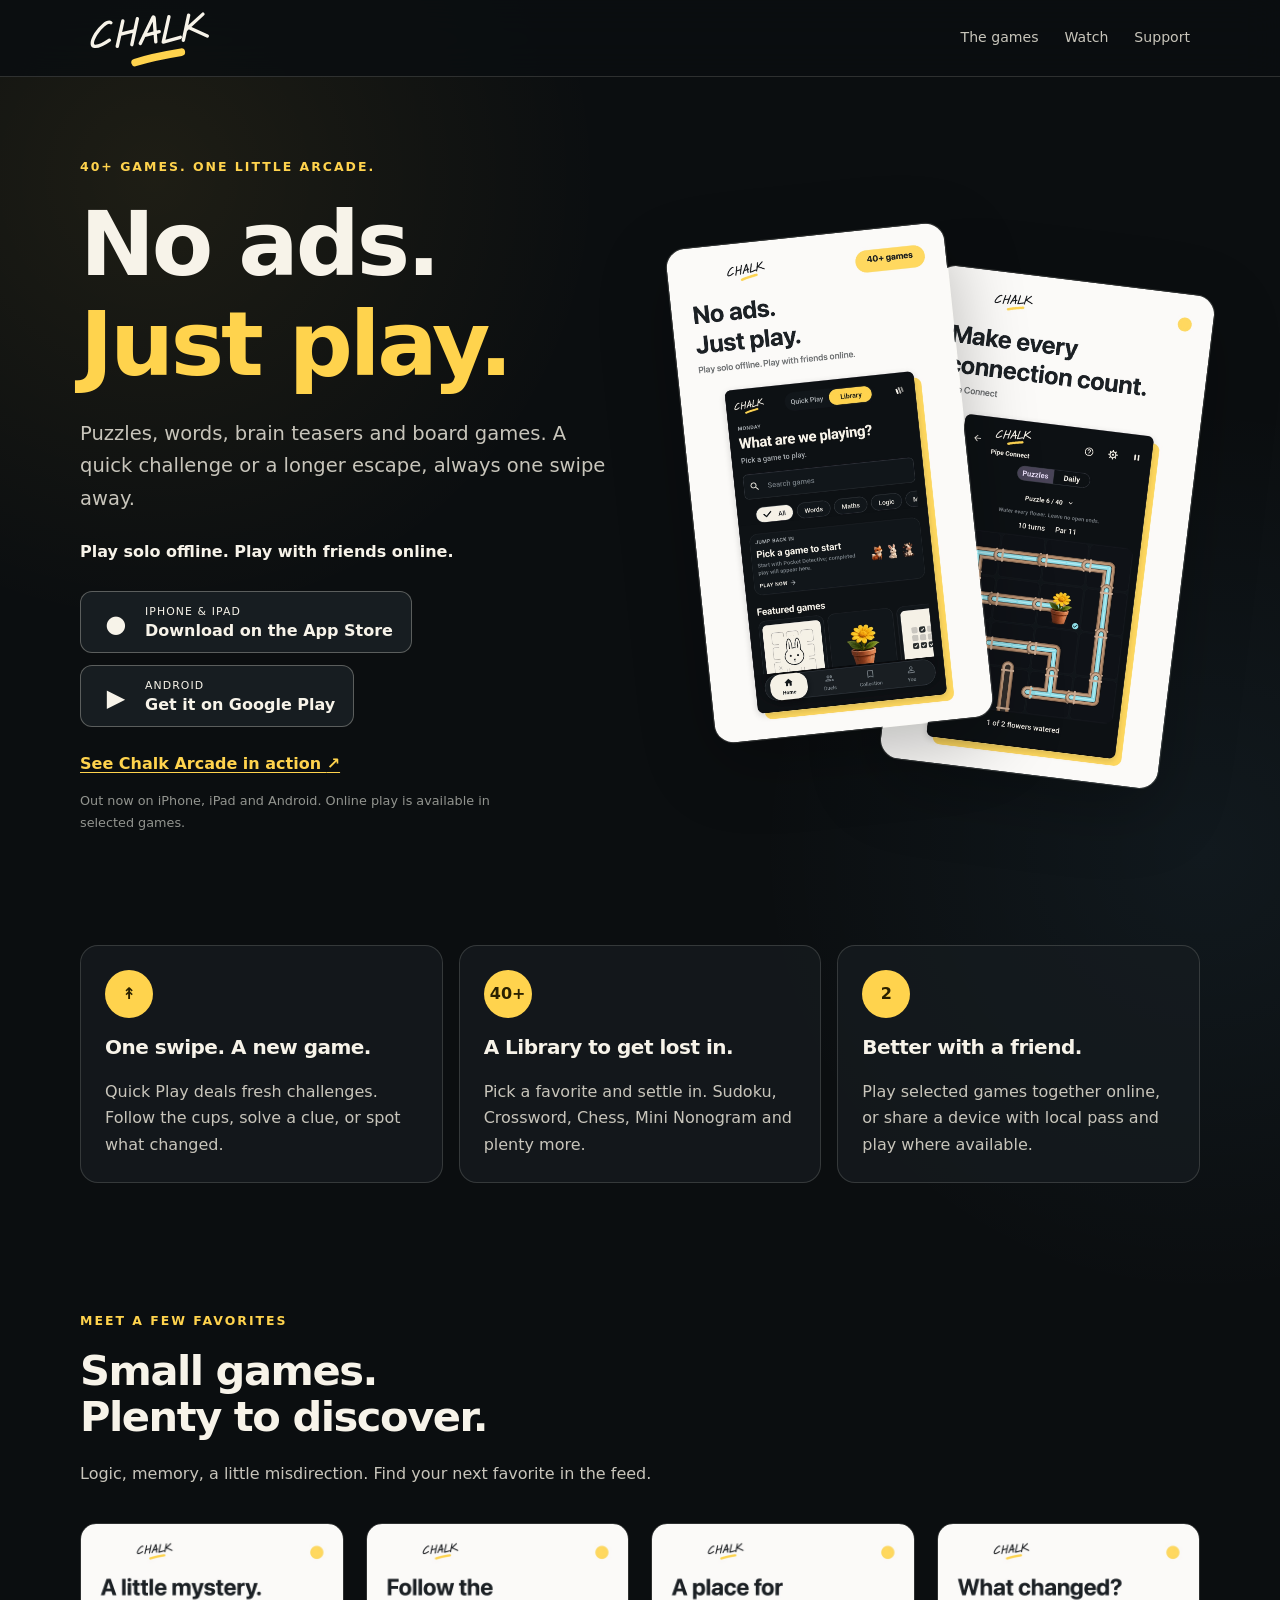
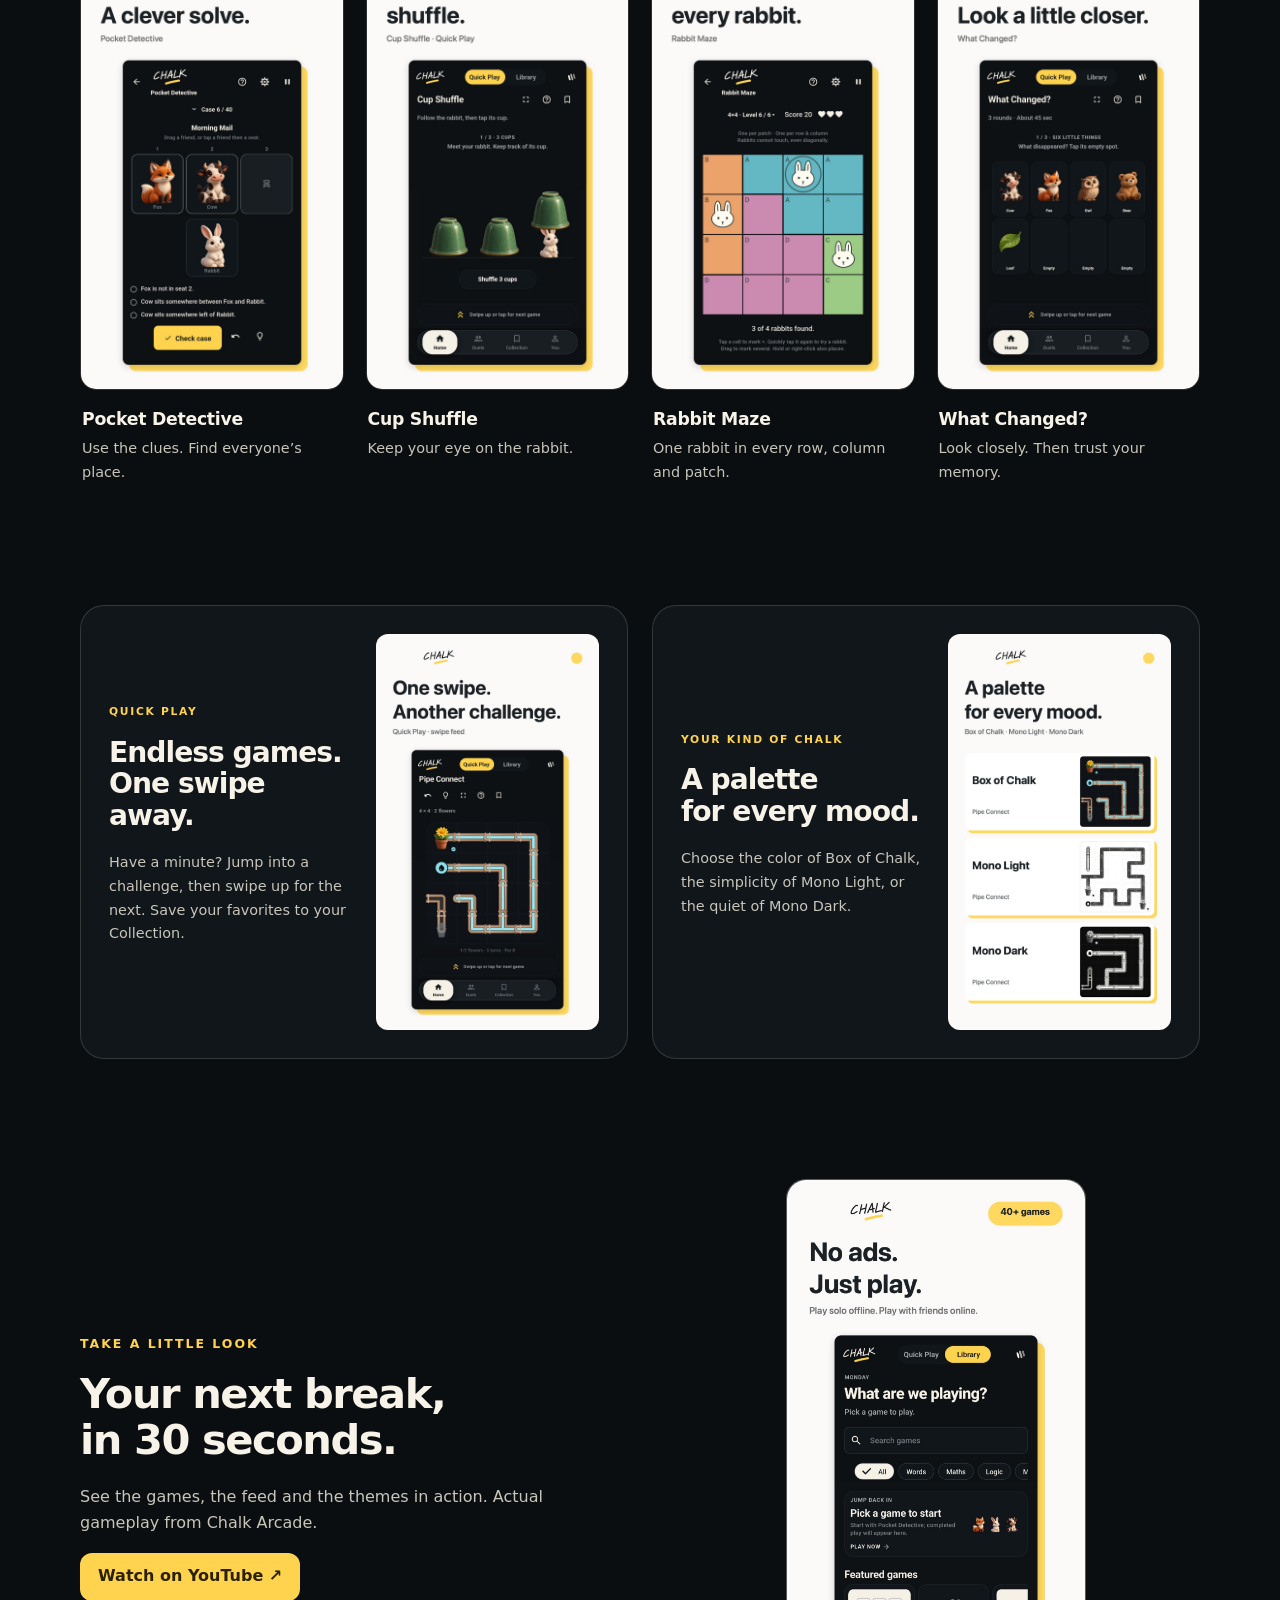
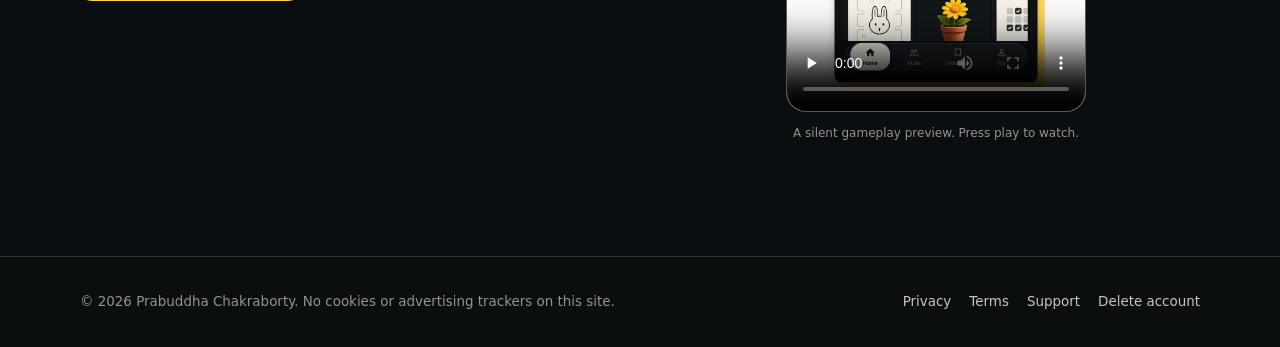
==== index.html @ b4655e18 "Moving the public site from game main repo" ====
<!doctype html>
<html lang="en">
<head>
  <meta charset="utf-8">
  <meta name="viewport" content="width=device-width, initial-scale=1">
  <meta name="theme-color" content="#11161A">
  <meta name="description" content="40+ puzzle, word, brain teaser and board games. No ads. Play solo offline, swipe through quick games or play selected games with friends online.">
  <meta property="og:title" content="Chalk Arcade: Offline Games">
  <meta property="og:description" content="No ads. Just play. 40+ games, an endless Quick Play feed, and games to share with friends.">
  <meta property="og:type" content="website">
  <meta property="og:url" content="https://chalkarcade.prab.ch/">
  <meta property="og:image" content="https://chalkarcade.prab.ch/assets/campaign-2026-09/social-spotlight-1920x1080.jpg">
  <meta property="og:image:width" content="1920">
  <meta property="og:image:height" content="1080">
  <meta property="og:image:alt" content="Chalk Arcade: No ads. Just play. 40+ games. Play solo offline and with friends online.">
  <meta name="twitter:card" content="summary_large_image">
  <meta name="twitter:image" content="https://chalkarcade.prab.ch/assets/campaign-2026-09/social-spotlight-1920x1080.jpg">
  <link rel="canonical" href="https://chalkarcade.prab.ch/">
  <link rel="icon" href="/assets/app-icon.svg?v=20260921" type="image/svg+xml">
  <link rel="icon" href="/assets/favicon-32.png" sizes="32x32" type="image/png">
  <link rel="apple-touch-icon" href="/assets/apple-touch-icon.png">
  <link rel="stylesheet" href="/assets/site.css?v=20260921">
  <script src="/assets/site-config.js?v=20261003" defer></script>
  <script src="/assets/site.js" defer></script>
  <title>Chalk Arcade: Offline Games — No ads. Just play.</title>
</head>
<body class="marketing-home">
  <a class="skip-link" href="#main">Skip to content</a>
  <header class="site-header">
    <div class="nav-shell">
      <a class="brand-link" href="/?stay=1" aria-label="Chalk Arcade home">
        <img src="/assets/wordmark.svg?v=20260921" alt="Chalk Arcade" width="140" height="68">
      </a>
      <nav class="site-nav" aria-label="Main navigation">
        <a class="mobile-priority" href="#games">The games</a>
        <a class="mobile-priority" href="#watch">Watch</a>
        <a href="/support/">Support</a>
      </nav>
    </div>
  </header>
  <main id="main">
    <section class="page-shell hero" aria-labelledby="hero-title">
      <div class="hero-copy-block">
        <p class="eyebrow">40+ games. One little arcade.</p>
        <h1 id="hero-title">No ads.<br><span>Just play.</span></h1>
        <p class="hero-copy">Puzzles, words, brain teasers and board games. A quick challenge or a longer escape, always one swipe away.</p>
        <p class="play-promise">Play solo offline. Play with friends online.</p>
        <div class="store-actions" aria-label="Download Chalk Arcade">
          <a class="store-button is-available" data-store="ios" href="https://apps.apple.com/app/id6806648338">
            <span class="store-icon" aria-hidden="true">●</span>
            <span class="store-label">
              <small>iPhone &amp; iPad</small>
              <strong data-store-status>Download on the App Store</strong>
            </span>
          </a>
          <a class="store-button is-available" data-store="android" href="https://play.google.com/store/apps/details?id=ch.prab.chalkarcade">
            <span class="store-icon" aria-hidden="true">▶</span>
            <span class="store-label">
              <small>Android</small>
              <strong data-store-status>Get it on Google Play</strong>
            </span>
          </a>
        </div>
        <div class="redirect-notice" data-redirect-notice hidden role="status" aria-live="polite">
          <span data-redirect-message>Opening your app store…</span>
          <button class="link-button" type="button" data-cancel-redirect>Stay here</button>
        </div>
        <a class="watch-link" href="#watch">See Chalk Arcade in action <span aria-hidden="true">↗</span></a>
        <p class="availability-note">Out now on iPhone, iPad and Android. Online play is available in selected games.</p>
      </div>
      <div class="campaign-hero-art">
        <img class="hero-secondary" src="/assets/campaign-2026-09/06-pipe-connect.jpg" alt="Pipe Connect: turn pipes to water every flower." width="1080" height="1920" decoding="async">
        <img class="hero-primary" src="/assets/campaign-2026-09/01-no-ads-just-play.jpg" alt="Chalk Arcade Library with Pocket Detective and featured games. 40+ games, no ads." width="1080" height="1920" fetchpriority="high">
      </div>
    </section>
    <section class="page-shell feature-strip" aria-label="Ways to play">
      <article class="feature-card"><span class="feature-mark" aria-hidden="true">↟</span><h2>One swipe. A new game.</h2><p>Quick Play deals fresh challenges. Follow the cups, solve a clue, or spot what changed.</p></article>
      <article class="feature-card"><span class="feature-mark" aria-hidden="true">40+</span><h2>A Library to get lost in.</h2><p>Pick a favorite and settle in. Sudoku, Crossword, Chess, Mini Nonogram and plenty more.</p></article>
      <article class="feature-card"><span class="feature-mark" aria-hidden="true">2</span><h2>Better with a friend.</h2><p>Play selected games together online, or share a device with local pass and play where available.</p></article>
    </section>
    <section class="page-shell campaign-section" id="games" aria-labelledby="games-title">
      <div class="section-intro"><p class="eyebrow">Meet a few favorites</p><h2 id="games-title">Small games.<br>Plenty to discover.</h2><p>Logic, memory, a little misdirection. Find your next favorite in the feed.</p></div>
      <div class="game-gallery">
        <figure class="game-showcase"><a href="/assets/campaign-2026-09/02-pocket-detective.jpg" aria-label="View full-size Pocket Detective screenshot"><img src="/assets/campaign-2026-09/02-pocket-detective.jpg" alt="Pocket Detective with illustrated animals, arranged characters and deduction clues." width="1080" height="1920" loading="lazy" decoding="async"></a><figcaption><h3>Pocket Detective</h3><p>Use the clues. Find everyone’s place.</p></figcaption></figure>
        <figure class="game-showcase"><a href="/assets/campaign-2026-09/03-cup-shuffle.jpg" aria-label="View full-size Cup Shuffle screenshot"><img src="/assets/campaign-2026-09/03-cup-shuffle.jpg" alt="Cup Shuffle with three illustrated cups hiding a rabbit." width="1080" height="1920" loading="lazy" decoding="async"></a><figcaption><h3>Cup Shuffle</h3><p>Keep your eye on the rabbit.</p></figcaption></figure>
        <figure class="game-showcase"><a href="/assets/campaign-2026-09/04-rabbit-maze.jpg" aria-label="View full-size Rabbit Maze screenshot"><img src="/assets/campaign-2026-09/04-rabbit-maze.jpg" alt="A partly solved Rabbit Maze with rabbits and crossed-out squares." width="1080" height="1920" loading="lazy" decoding="async"></a><figcaption><h3>Rabbit Maze</h3><p>One rabbit in every row, column and patch.</p></figcaption></figure>
        <figure class="game-showcase"><a href="/assets/campaign-2026-09/05-what-changed.jpg" aria-label="View full-size What Changed? screenshot"><img src="/assets/campaign-2026-09/05-what-changed.jpg" alt="What Changed with illustrated objects to remember and compare." width="1080" height="1920" loading="lazy" decoding="async"></a><figcaption><h3>What Changed?</h3><p>Look closely. Then trust your memory.</p></figcaption></figure>
      </div>
    </section>
    <section class="page-shell campaign-section play-details" aria-label="Quick Play and themes">
      <article class="detail-panel">
        <div><p class="eyebrow">Quick Play</p><h2>Endless games.<br>One swipe away.</h2><p>Have a minute? Jump into a challenge, then swipe up for the next. Save your favorites to your Collection.</p></div>
        <img src="/assets/campaign-2026-09/07-quick-play-feed.jpg" alt="Quick Play feed showing the next-game swipe control." width="1080" height="1920" loading="lazy" decoding="async">
      </article>
      <article class="detail-panel">
        <div><p class="eyebrow">Your kind of chalk</p><h2>A palette<br>for every mood.</h2><p>Choose the color of Box of Chalk, the simplicity of Mono Light, or the quiet of Mono Dark.</p></div>
        <img src="/assets/campaign-2026-09/08-theme-comparison.jpg" alt="The same maze shown in Box of Chalk, Mono Light and Mono Dark themes." width="1080" height="1920" loading="lazy" decoding="async">
      </article>
    </section>
    <section class="page-shell campaign-section watch-section" id="watch" aria-labelledby="watch-title">
      <div class="section-intro"><p class="eyebrow">Take a little look</p><h2 id="watch-title">Your next break,<br>in 30 seconds.</h2><p>See the games, the feed and the themes in action. Actual gameplay from Chalk Arcade.</p><a class="primary-button" href="https://www.youtube.com/watch?v=ILkjiggieT8" target="_blank" rel="noopener noreferrer">Watch on YouTube ↗</a></div>
      <div class="preview-frame"><video controls playsinline preload="none" poster="/assets/campaign-2026-09/01-no-ads-just-play.jpg" width="1080" height="1920" aria-label="Chalk Arcade gameplay preview, 29 seconds, silent"><source src="/assets/campaign-2026-09/chalk-arcade-preview.mp4" type="video/mp4"><a href="/assets/campaign-2026-09/chalk-arcade-preview.mp4">Download the gameplay preview</a></video><p class="video-note">A silent gameplay preview. Press play to watch.</p></div>
    </section>
  </main>
  <footer class="site-footer">
    <div class="footer-shell">
      <p class="footer-copy">© 2026 Prabuddha Chakraborty. No cookies or advertising trackers on this site.</p>
      <nav class="footer-links" aria-label="Legal and support">
        <a href="/privacy/">Privacy</a>
        <a href="/terms/">Terms</a>
        <a href="/support/">Support</a>
        <a href="/delete-account/">Delete account</a>
      </nav>
    </div>
  </footer>
</body>
</html>
---- assets/site.css ----
:root {
  color-scheme: dark;
  --slate-950: #0b0e10;
  --slate-900: #11161a;
  --slate-850: #171d21;
  --slate-800: #20272c;
  --chalk: #f7f3e9;
  --chalk-dim: #c8c5bb;
  --chalk-muted: #92948f;
  --sun: #ffd34d;
  --sun-ink: #2a2100;
  --coral: #ff7b68;
  --sky: #72c9ff;
  --lime: #a9dc76;
  --border: rgba(247, 243, 233, 0.15);
  --border-strong: rgba(247, 243, 233, 0.3);
  --shadow: 0 22px 70px rgba(0, 0, 0, 0.26);
  --radius-sm: 12px;
  --radius: 18px;
  --radius-lg: 28px;
  --max: 1120px;
  font-family: Inter, ui-sans-serif, system-ui, -apple-system, BlinkMacSystemFont, "Segoe UI", sans-serif;
  font-synthesis: none;
  text-rendering: optimizeLegibility;
}

* {
  box-sizing: border-box;
}

html {
  background: var(--slate-950);
  scroll-behavior: smooth;
}

body {
  min-width: 280px;
  margin: 0;
  color: var(--chalk);
  background:
    radial-gradient(circle at 12% 5%, rgba(255, 211, 77, 0.08), transparent 28rem),
    radial-gradient(circle at 94% 24%, rgba(114, 201, 255, 0.06), transparent 28rem),
    var(--slate-950);
  font-size: 16px;
  line-height: 1.65;
}

body::before {
  position: fixed;
  inset: 0;
  z-index: -1;
  pointer-events: none;
  content: "";
  opacity: 0.2;
  background-image: url("data:image/svg+xml,%3Csvg xmlns='http://www.w3.org/2000/svg' width='160' height='160' viewBox='0 0 160 160'%3E%3Cfilter id='n'%3E%3CfeTurbulence type='fractalNoise' baseFrequency='.8' numOctaves='2' stitchTiles='stitch'/%3E%3C/filter%3E%3Crect width='100%25' height='100%25' filter='url(%23n)' opacity='.08'/%3E%3C/svg%3E");
}

a {
  color: var(--sun);
  text-underline-offset: 0.2em;
}

a:hover {
  text-decoration-thickness: 2px;
}

a:focus-visible,
button:focus-visible {
  outline: 3px solid var(--sky);
  outline-offset: 4px;
}

button,
a {
  -webkit-tap-highlight-color: transparent;
}

img,
svg {
  display: block;
  max-width: 100%;
}

.skip-link {
  position: fixed;
  top: 10px;
  left: 10px;
  z-index: 100;
  padding: 10px 14px;
  border-radius: 8px;
  color: var(--sun-ink);
  background: var(--sun);
  transform: translateY(-160%);
}

.skip-link:focus {
  transform: translateY(0);
}

.site-header {
  position: sticky;
  top: 0;
  z-index: 20;
  border-bottom: 1px solid var(--border);
  background: rgba(11, 14, 16, 0.88);
  -webkit-backdrop-filter: blur(18px);
  backdrop-filter: blur(18px);
}

.nav-shell,
.page-shell,
.footer-shell {
  width: min(calc(100% - 40px), var(--max));
  margin-inline: auto;
}

.nav-shell {
  display: flex;
  min-height: 76px;
  align-items: center;
  justify-content: space-between;
  gap: 24px;
}

.brand-link {
  flex: 0 0 auto;
  border-radius: 8px;
}

.brand-link img {
  width: 146px;
  height: auto;
}

.site-nav {
  display: flex;
  align-items: center;
  justify-content: flex-end;
  gap: 6px;
  font-size: 0.88rem;
}

.site-nav a {
  padding: 8px 10px;
  border-radius: 9px;
  color: var(--chalk-dim);
  text-decoration: none;
}

.site-nav a:hover,
.site-nav a[aria-current="page"] {
  color: var(--chalk);
  background: rgba(247, 243, 233, 0.08);
}

.hero {
  display: grid;
  min-height: calc(100vh - 76px);
  grid-template-columns: minmax(0, 1.08fr) minmax(300px, 0.72fr);
  align-items: center;
  gap: clamp(36px, 7vw, 100px);
  padding-block: clamp(64px, 10vw, 128px);
}

.eyebrow {
  margin: 0 0 16px;
  color: var(--sun);
  font-size: 0.78rem;
  font-weight: 800;
  letter-spacing: 0.16em;
  text-transform: uppercase;
}

h1,
h2,
h3 {
  margin-top: 0;
  color: var(--chalk);
  line-height: 1.12;
  letter-spacing: -0.035em;
}

h1 {
  max-width: 13ch;
  margin-bottom: 24px;
  font-size: clamp(2.7rem, 7vw, 5.6rem);
}

h2 {
  margin-bottom: 20px;
  font-size: clamp(1.75rem, 3.4vw, 2.6rem);
}

h3 {
  margin-bottom: 8px;
  font-size: 1.08rem;
  letter-spacing: -0.015em;
}

.hero-copy {
  max-width: 680px;
  margin: 0 0 32px;
  color: var(--chalk-dim);
  font-size: clamp(1.02rem, 2vw, 1.22rem);
}

.store-actions {
  display: flex;
  flex-wrap: wrap;
  gap: 12px;
}

.store-button {
  display: inline-flex;
  min-width: 216px;
  min-height: 62px;
  align-items: center;
  gap: 12px;
  padding: 10px 18px;
  border: 1px solid var(--border-strong);
  border-radius: var(--radius-sm);
  color: var(--chalk-muted);
  background: var(--slate-850);
  text-decoration: none;
  cursor: default;
}

.store-button.is-available {
  color: var(--chalk);
  cursor: pointer;
}

.store-button.is-available:hover {
  border-color: var(--sun);
  background: var(--slate-800);
  transform: translateY(-1px);
}

.store-icon {
  display: grid;
  width: 34px;
  height: 34px;
  place-items: center;
  color: currentColor;
  font-size: 1.5rem;
  font-weight: 900;
}

.store-label {
  display: grid;
  line-height: 1.2;
}

.store-label small {
  margin-bottom: 3px;
  color: inherit;
  font-size: 0.68rem;
  letter-spacing: 0.1em;
  text-transform: uppercase;
}

.redirect-notice {
  display: flex;
  max-width: 448px;
  align-items: center;
  justify-content: space-between;
  gap: 18px;
  margin-top: 18px;
  padding: 12px 14px;
  border: 1px solid rgba(255, 211, 77, 0.35);
  border-radius: var(--radius-sm);
  color: var(--chalk-dim);
  background: rgba(255, 211, 77, 0.07);
}

.redirect-notice[hidden] {
  display: none;
}

.link-button {
  padding: 5px;
  border: 0;
  color: var(--sun);
  background: none;
  font: inherit;
  cursor: pointer;
  text-decoration: underline;
  text-underline-offset: 3px;
}

.hero-art {
  position: relative;
  justify-self: center;
}

.icon-frame {
  width: min(100%, 410px);
  padding: clamp(12px, 2.4vw, 20px);
  border: 1px solid var(--border);
  border-radius: clamp(30px, 6vw, 58px);
  background: linear-gradient(145deg, rgba(247, 243, 233, 0.08), rgba(247, 243, 233, 0.015));
  box-shadow: var(--shadow);
  transform: rotate(2deg);
}

.icon-frame img {
  border-radius: clamp(22px, 5vw, 44px);
}

.chalk-dots {
  position: absolute;
  right: -20px;
  bottom: -24px;
  width: 120px;
  height: 74px;
  opacity: 0.64;
  background-image:
    radial-gradient(circle, var(--coral) 0 3px, transparent 4px),
    radial-gradient(circle, var(--sky) 0 2px, transparent 3px),
    radial-gradient(circle, var(--lime) 0 2px, transparent 3px),
    radial-gradient(circle, var(--sun) 0 3px, transparent 4px);
  background-position: 10px 9px, 46px 30px, 78px 6px, 105px 48px;
  background-repeat: no-repeat;
}

.feature-strip {
  display: grid;
  grid-template-columns: repeat(3, 1fr);
  gap: 16px;
  padding-bottom: clamp(72px, 10vw, 120px);
}

.feature-card,
.contact-card,
.callout,
.legal-card {
  border: 1px solid var(--border);
  border-radius: var(--radius);
  background: rgba(23, 29, 33, 0.72);
}

.feature-card {
  padding: 24px;
}

.feature-card p,
.contact-card p {
  margin: 0;
  color: var(--chalk-dim);
}

.feature-mark {
  display: grid;
  width: 38px;
  height: 38px;
  margin-bottom: 18px;
  place-items: center;
  border-radius: 50%;
  color: var(--sun-ink);
  background: var(--sun);
  font-weight: 900;
}

.legal-layout {
  display: grid;
  grid-template-columns: minmax(0, 1fr) 250px;
  align-items: start;
  gap: clamp(32px, 6vw, 80px);
  padding-block: clamp(56px, 8vw, 92px) 100px;
}

.legal-article {
  min-width: 0;
}

.legal-article > header {
  padding-bottom: 32px;
  border-bottom: 1px solid var(--border);
}

.legal-article h1 {
  max-width: 16ch;
  margin-bottom: 16px;
  font-size: clamp(2.4rem, 6vw, 4.5rem);
}

.legal-article .lede {
  max-width: 720px;
  margin: 0;
  color: var(--chalk-dim);
  font-size: 1.12rem;
}

.updated {
  display: inline-block;
  margin-top: 18px;
  color: var(--chalk-muted);
  font-size: 0.86rem;
}

.legal-section {
  padding-top: 42px;
}

.legal-section p,
.legal-section li,
.faq-answer {
  color: var(--chalk-dim);
}

.legal-section p:last-child,
.legal-section ul:last-child,
.legal-section ol:last-child {
  margin-bottom: 0;
}

.legal-section li + li {
  margin-top: 10px;
}

.legal-section strong {
  color: var(--chalk);
}

.legal-nav {
  position: sticky;
  top: 106px;
  padding: 20px;
  border: 1px solid var(--border);
  border-radius: var(--radius);
  background: rgba(17, 22, 26, 0.78);
}

.legal-nav p {
  margin: 0 0 10px;
  color: var(--chalk-muted);
  font-size: 0.74rem;
  font-weight: 800;
  letter-spacing: 0.12em;
  text-transform: uppercase;
}

.legal-nav ol {
  margin: 0;
  padding: 0;
  list-style: none;
}

.legal-nav li + li {
  margin-top: 5px;
}

.legal-nav a {
  display: block;
  padding: 5px 0;
  color: var(--chalk-dim);
  font-size: 0.9rem;
  text-decoration: none;
}

.legal-nav a:hover {
  color: var(--sun);
}

.callout {
  margin-block: 30px;
  padding: 22px 24px;
  border-left: 4px solid var(--sun);
}

.callout p {
  margin: 0;
}

.callout p + p {
  margin-top: 10px;
}

.callout-danger {
  border-left-color: var(--coral);
}

.contact-card {
  display: grid;
  grid-template-columns: 1fr auto;
  align-items: center;
  gap: 24px;
  margin-top: 28px;
  padding: 24px;
}

.primary-button {
  display: inline-flex;
  min-height: 48px;
  align-items: center;
  justify-content: center;
  padding: 10px 18px;
  border-radius: var(--radius-sm);
  color: var(--sun-ink);
  background: var(--sun);
  font-weight: 800;
  text-decoration: none;
}

.primary-button:hover {
  background: #ffe071;
  text-decoration: none;
}

.steps {
  padding-left: 0;
  list-style: none;
  counter-reset: steps;
}

.steps li {
  position: relative;
  min-height: 44px;
  padding: 8px 0 12px 58px;
  counter-increment: steps;
}

.steps li::before {
  position: absolute;
  top: 3px;
  left: 0;
  display: grid;
  width: 38px;
  height: 38px;
  place-items: center;
  border: 1px solid rgba(255, 211, 77, 0.55);
  border-radius: 50%;
  color: var(--sun);
  content: counter(steps);
  font-weight: 800;
}

.faq-list {
  display: grid;
  gap: 12px;
}

details {
  padding: 18px 20px;
  border: 1px solid var(--border);
  border-radius: var(--radius-sm);
  background: rgba(23, 29, 33, 0.64);
}

summary {
  color: var(--chalk);
  font-weight: 750;
  cursor: pointer;
}

.faq-answer {
  margin: 12px 0 0;
}

.site-footer {
  border-top: 1px solid var(--border);
  background: rgba(11, 14, 16, 0.72);
}

.footer-shell {
  display: grid;
  grid-template-columns: 1fr auto;
  align-items: center;
  gap: 26px;
  padding-block: 34px;
}

.footer-copy {
  margin: 0;
  color: var(--chalk-muted);
  font-size: 0.84rem;
}

.footer-links {
  display: flex;
  flex-wrap: wrap;
  justify-content: flex-end;
  gap: 8px 18px;
}

.footer-links a {
  color: var(--chalk-dim);
  font-size: 0.84rem;
  text-decoration: none;
}

.footer-links a:hover {
  color: var(--sun);
}

.not-found {
  display: grid;
  min-height: calc(100vh - 166px);
  place-items: center;
  padding-block: 70px;
  text-align: center;
}

.not-found h1 {
  max-width: none;
  margin-inline: auto;
}

.not-found p {
  max-width: 520px;
  color: var(--chalk-dim);
}

@media (max-width: 820px) {
  .nav-shell {
    min-height: 68px;
  }

  .brand-link img {
    width: 126px;
  }

  .site-nav a:not(.mobile-priority) {
    display: none;
  }

  .hero {
    min-height: auto;
    grid-template-columns: 1fr;
    padding-block: 64px 80px;
  }

  .hero-art {
    width: min(74vw, 350px);
    grid-row: 1;
  }

  .hero-copy-block {
    grid-row: 2;
  }

  .feature-strip {
    grid-template-columns: 1fr;
  }

  .legal-layout {
    grid-template-columns: 1fr;
  }

  .legal-nav {
    display: none;
  }
}

@media (max-width: 560px) {
  .nav-shell,
  .page-shell,
  .footer-shell {
    width: min(calc(100% - 28px), var(--max));
  }

  .site-nav {
    gap: 0;
  }

  .site-nav a {
    padding-inline: 8px;
  }

  .hero {
    padding-top: 44px;
  }

  h1 {
    font-size: clamp(2.45rem, 14vw, 3.7rem);
  }

  .store-actions,
  .store-button {
    width: 100%;
  }

  .contact-card,
  .footer-shell {
    grid-template-columns: 1fr;
  }

  .contact-card .primary-button {
    width: 100%;
  }

  .footer-links {
    justify-content: flex-start;
  }
}

@media (prefers-reduced-motion: no-preference) {
  .store-button,
  .primary-button,
  .site-nav a {
    transition: color 160ms ease, background-color 160ms ease, border-color 160ms ease, transform 160ms ease;
  }

  .icon-frame {
    animation: settle 700ms cubic-bezier(0.2, 0.7, 0.2, 1) both;
  }

  @keyframes settle {
    from {
      opacity: 0;
      transform: translateY(16px) rotate(0deg);
    }
  }
}

@media (forced-colors: active) {
  .feature-mark,
  .primary-button {
    border: 1px solid ButtonText;
  }
}

@media print {
  :root {
    color-scheme: light;
  }

  body {
    color: #111;
    background: #fff;
  }

  body::before,
  .site-header,
  .site-footer,
  .legal-nav {
    display: none;
  }

  h1,
  h2,
  h3,
  .legal-section strong {
    color: #111;
  }

  .legal-section p,
  .legal-section li,
  .lede,
  a {
    color: #222 !important;
  }

  .legal-layout {
    display: block;
    padding: 0;
  }
}

/* Approved build-19 campaign. All imagery is bundled with the static site. */
.marketing-home .hero {
  min-height: 720px;
  grid-template-columns: 1fr 1fr;
  gap: 32px;
  padding-block: 80px 100px;
}
.marketing-home h1 span { color: var(--sun); }
.play-promise { margin: -8px 0 26px; font-weight: 700; }
.watch-link { display: inline-block; margin-top: 24px; font-weight: 700; }
.availability-note { max-width: 440px; color: var(--chalk-muted); font-size: .8rem; }
.campaign-hero-art { position: relative; width: 100%; max-width: 520px; height: 550px; justify-self: center; }
.campaign-hero-art img { position: absolute; width: 54%; height: auto; border: 1px solid var(--border); border-radius: 20px; box-shadow: var(--shadow); }
.hero-secondary { right: 0; top: 52px; transform: rotate(7deg); }
.hero-primary { left: 4%; top: 8px; transform: rotate(-6deg); }
.marketing-home .feature-strip { padding-bottom: 80px; }
.marketing-home .feature-card h2 { font-size: 1.25rem; letter-spacing: -.025em; }
.marketing-home .feature-mark { width: 48px; height: 48px; }
.campaign-section { padding-block: 48px 72px; scroll-margin-top: 100px; }
.section-intro { max-width: 590px; margin-bottom: 36px; }
.section-intro p:not(.eyebrow), .detail-panel p:not(.eyebrow) { color: var(--chalk-dim); }
.game-gallery { display: grid; grid-template-columns: repeat(4, minmax(0, 1fr)); gap: 22px; }
.game-showcase { margin: 0; min-width: 0; }
.game-showcase a { display: block; border-radius: 16px; }
.game-showcase img { width: 100%; height: auto; border-radius: 16px; border: 1px solid var(--border); }
.game-showcase figcaption { padding: 20px 2px 0; }
.game-showcase p { margin: 0; font-size: .9rem; color: var(--chalk-dim); }
.play-details { display: grid; grid-template-columns: 1fr 1fr; gap: 24px; }
.detail-panel { display: grid; grid-template-columns: minmax(0, 1fr) minmax(0, .9fr); align-items: center; gap: 20px; padding: 28px; border: 1px solid var(--border); border-radius: 24px; background: var(--slate-900); }
.detail-panel h2 { font-size: clamp(1.4rem, 2.2vw, 2rem); }
.detail-panel .eyebrow { font-size: .67rem; }
.detail-panel p:not(.eyebrow) { font-size: .9rem; }
.detail-panel img { width: 100%; height: auto; border-radius: 12px; }
.watch-section { display: grid; grid-template-columns: 1fr 1fr; gap: 64px; align-items: center; padding-bottom: 100px; }
.watch-section .section-intro { margin-bottom: 0; }
.preview-frame { justify-self: center; width: min(100%, 300px); }
.preview-frame video { display: block; width: 100%; height: auto; aspect-ratio: 9 / 16; border: 1px solid var(--border-strong); border-radius: 20px; background: var(--slate-900); }
.video-note { color: var(--chalk-muted); font-size: .75rem; text-align: center; }
@media (max-width: 1000px) {
  .play-details { grid-template-columns: 1fr; }
  .detail-panel { grid-template-columns: 1fr 220px; }
  .campaign-hero-art { height: 460px; }
}
@media (max-width: 820px) {
  .marketing-home .hero { min-height: auto; grid-template-columns: 1fr; gap: 44px; padding-block: 48px 64px; }
  .marketing-home .hero-copy-block { grid-row: 1; }
  .campaign-hero-art { grid-row: 2; max-width: 430px; height: 470px; }
  .game-gallery { grid-template-columns: repeat(2, minmax(0, 1fr)); gap: 32px 18px; }
  .marketing-home .feature-strip { padding-bottom: 32px; }
  .watch-section { gap: 28px; }
}
@media (max-width: 560px) {
  .campaign-hero-art { width: calc(100% - 28px); height: 105vw; max-height: 460px; }
  .marketing-home .brand-link img { width: 106px; }
  .marketing-home .nav-shell { gap: 12px; }
  .campaign-section { padding-block: 32px 44px; }
  .detail-panel { grid-template-columns: 1fr; padding: 24px; }
  .detail-panel img { width: min(100%, 240px); justify-self: center; }
  .detail-panel h2 { font-size: 1.8rem; }
  .watch-section { grid-template-columns: 1fr; padding-bottom: 64px; }
  .game-showcase figcaption { padding-top: 14px; }
  .game-showcase h3 { font-size: 1rem; }
  .game-showcase p { font-size: .82rem; }
}
@media (prefers-reduced-motion: reduce) { html { scroll-behavior: auto; } }
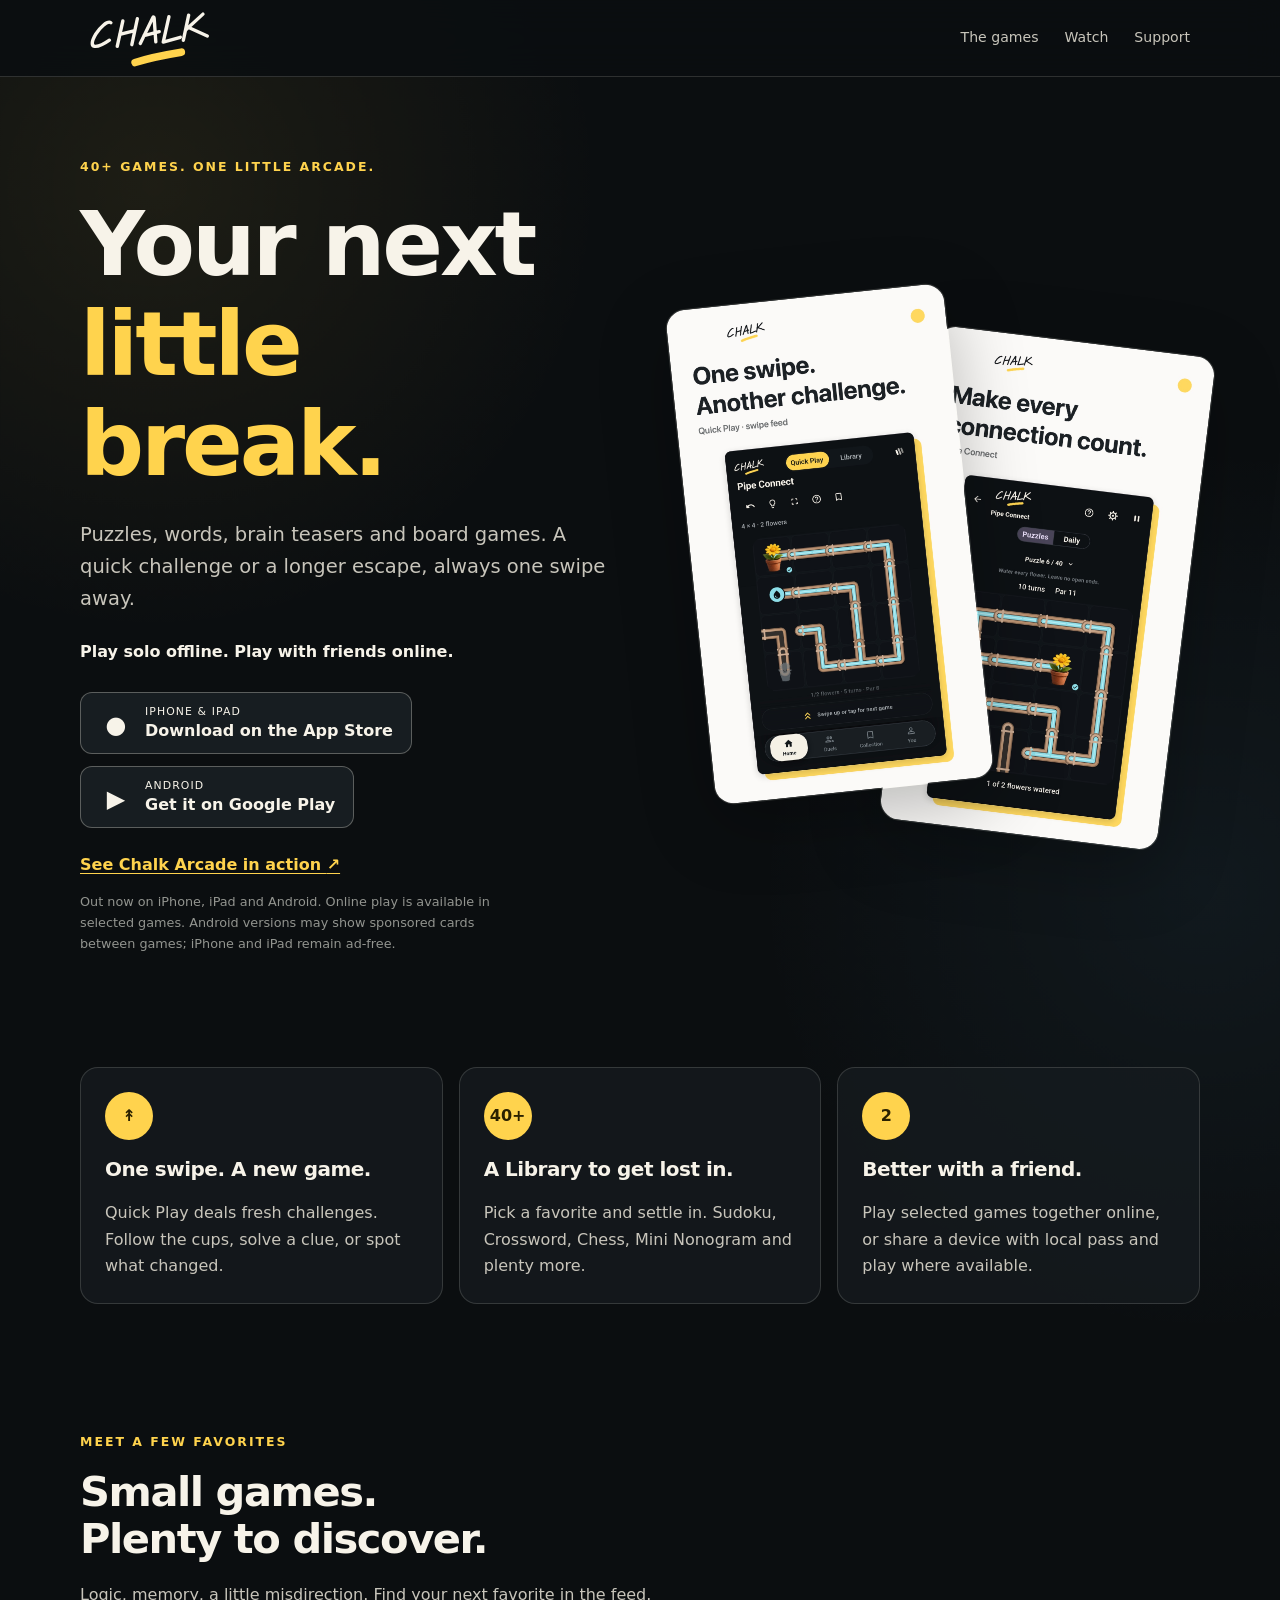
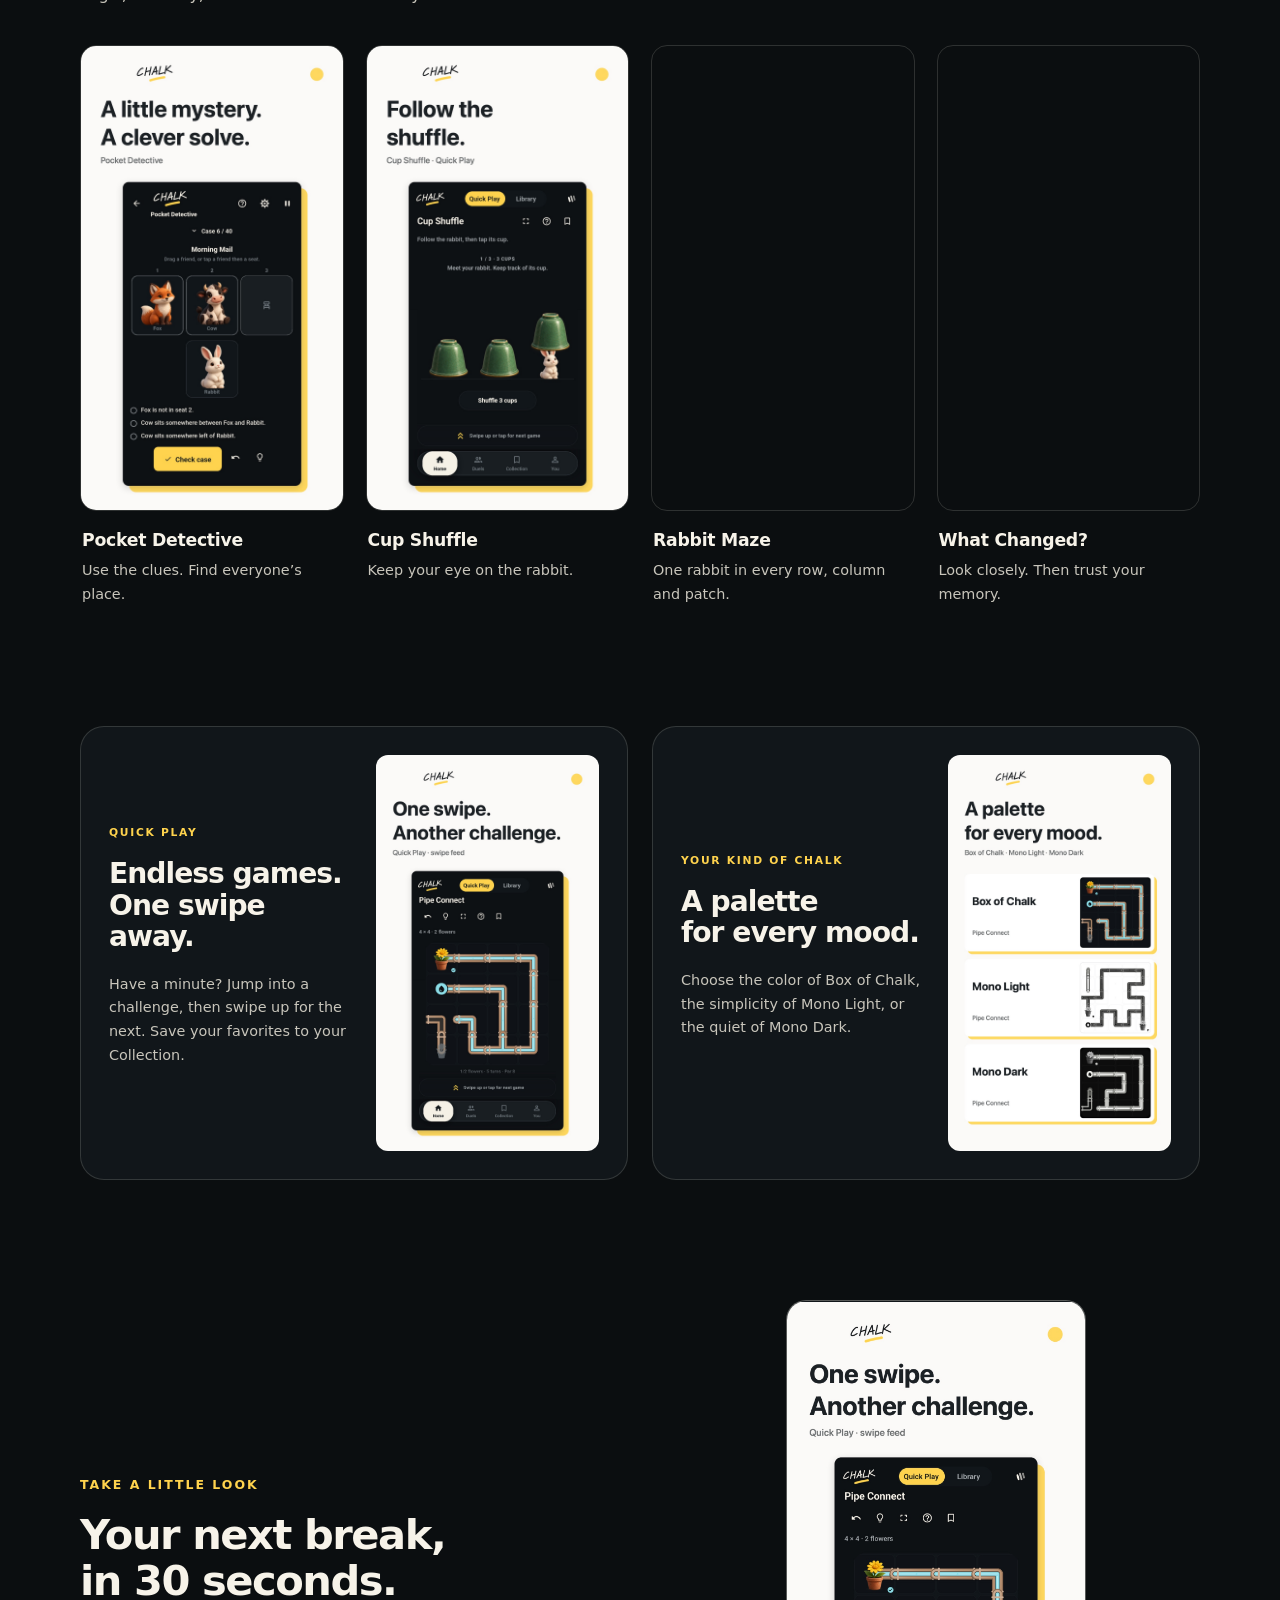
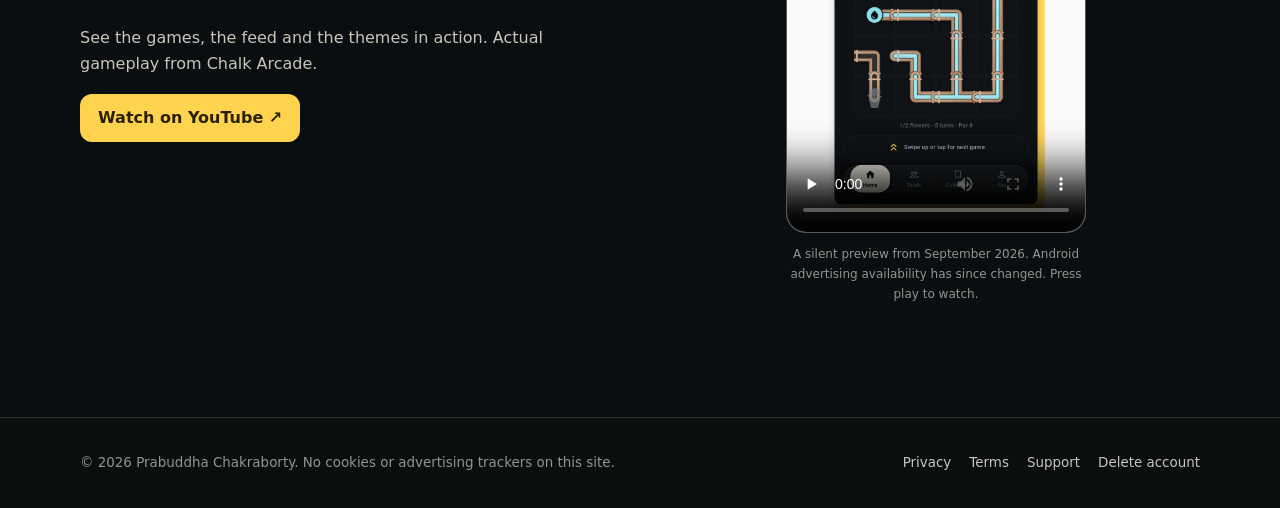
==== commit 58d00eef: "Add app-ads.txt and disclose consent-based Android AdMob ads - Add app-ads.txt for AdMob seller veri" ====
--- a/index.html
+++ b/index.html
@@ -4,17 +4,17 @@
   <meta charset="utf-8">
   <meta name="viewport" content="width=device-width, initial-scale=1">
   <meta name="theme-color" content="#11161A">
-  <meta name="description" content="40+ puzzle, word, brain teaser and board games. No ads. Play solo offline, swipe through quick games or play selected games with friends online.">
+  <meta name="description" content="40+ puzzle, word, brain teaser and board games. Play solo offline, swipe through quick games or play selected games with friends online.">
   <meta property="og:title" content="Chalk Arcade: Offline Games">
-  <meta property="og:description" content="No ads. Just play. 40+ games, an endless Quick Play feed, and games to share with friends.">
+  <meta property="og:description" content="40+ games, an endless Quick Play feed, and games to share with friends.">
   <meta property="og:type" content="website">
   <meta property="og:url" content="https://chalkarcade.prab.ch/">
-  <meta property="og:image" content="https://chalkarcade.prab.ch/assets/campaign-2026-09/social-spotlight-1920x1080.jpg">
-  <meta property="og:image:width" content="1920">
-  <meta property="og:image:height" content="1080">
-  <meta property="og:image:alt" content="Chalk Arcade: No ads. Just play. 40+ games. Play solo offline and with friends online.">
+  <meta property="og:image" content="https://chalkarcade.prab.ch/assets/campaign-2026-09/07-quick-play-feed.jpg">
+  <meta property="og:image:width" content="1080">
+  <meta property="og:image:height" content="1920">
+  <meta property="og:image:alt" content="Chalk Arcade: 40+ games. Play solo offline and with friends online.">
   <meta name="twitter:card" content="summary_large_image">
-  <meta name="twitter:image" content="https://chalkarcade.prab.ch/assets/campaign-2026-09/social-spotlight-1920x1080.jpg">
+  <meta name="twitter:image" content="https://chalkarcade.prab.ch/assets/campaign-2026-09/07-quick-play-feed.jpg">
   <link rel="canonical" href="https://chalkarcade.prab.ch/">
   <link rel="icon" href="/assets/app-icon.svg?v=20260921" type="image/svg+xml">
   <link rel="icon" href="/assets/favicon-32.png" sizes="32x32" type="image/png">
@@ -22,7 +22,7 @@
   <link rel="stylesheet" href="/assets/site.css?v=20260921">
   <script src="/assets/site-config.js?v=20261003" defer></script>
   <script src="/assets/site.js" defer></script>
-  <title>Chalk Arcade: Offline Games — No ads. Just play.</title>
+  <title>Chalk Arcade: Offline Games — Find your next game.</title>
 </head>
 <body class="marketing-home">
   <a class="skip-link" href="#main">Skip to content</a>
@@ -42,7 +42,7 @@
     <section class="page-shell hero" aria-labelledby="hero-title">
       <div class="hero-copy-block">
         <p class="eyebrow">40+ games. One little arcade.</p>
-        <h1 id="hero-title">No ads.<br><span>Just play.</span></h1>
+        <h1 id="hero-title">Your next<br><span>little break.</span></h1>
         <p class="hero-copy">Puzzles, words, brain teasers and board games. A quick challenge or a longer escape, always one swipe away.</p>
         <p class="play-promise">Play solo offline. Play with friends online.</p>
         <div class="store-actions" aria-label="Download Chalk Arcade">
@@ -66,11 +66,11 @@
           <button class="link-button" type="button" data-cancel-redirect>Stay here</button>
         </div>
         <a class="watch-link" href="#watch">See Chalk Arcade in action <span aria-hidden="true">↗</span></a>
-        <p class="availability-note">Out now on iPhone, iPad and Android. Online play is available in selected games.</p>
+        <p class="availability-note">Out now on iPhone, iPad and Android. Online play is available in selected games. Android versions may show sponsored cards between games; iPhone and iPad remain ad-free.</p>
       </div>
       <div class="campaign-hero-art">
         <img class="hero-secondary" src="/assets/campaign-2026-09/06-pipe-connect.jpg" alt="Pipe Connect: turn pipes to water every flower." width="1080" height="1920" decoding="async">
-        <img class="hero-primary" src="/assets/campaign-2026-09/01-no-ads-just-play.jpg" alt="Chalk Arcade Library with Pocket Detective and featured games. 40+ games, no ads." width="1080" height="1920" fetchpriority="high">
+        <img class="hero-primary" src="/assets/campaign-2026-09/07-quick-play-feed.jpg" alt="Chalk Arcade Quick Play feed with swipe navigation." width="1080" height="1920" fetchpriority="high">
       </div>
     </section>
     <section class="page-shell feature-strip" aria-label="Ways to play">
@@ -99,7 +99,7 @@
     </section>
     <section class="page-shell campaign-section watch-section" id="watch" aria-labelledby="watch-title">
       <div class="section-intro"><p class="eyebrow">Take a little look</p><h2 id="watch-title">Your next break,<br>in 30 seconds.</h2><p>See the games, the feed and the themes in action. Actual gameplay from Chalk Arcade.</p><a class="primary-button" href="https://www.youtube.com/watch?v=ILkjiggieT8" target="_blank" rel="noopener noreferrer">Watch on YouTube ↗</a></div>
-      <div class="preview-frame"><video controls playsinline preload="none" poster="/assets/campaign-2026-09/01-no-ads-just-play.jpg" width="1080" height="1920" aria-label="Chalk Arcade gameplay preview, 29 seconds, silent"><source src="/assets/campaign-2026-09/chalk-arcade-preview.mp4" type="video/mp4"><a href="/assets/campaign-2026-09/chalk-arcade-preview.mp4">Download the gameplay preview</a></video><p class="video-note">A silent gameplay preview. Press play to watch.</p></div>
+      <div class="preview-frame"><video controls playsinline preload="none" poster="/assets/campaign-2026-09/07-quick-play-feed.jpg" width="1080" height="1920" aria-label="Chalk Arcade gameplay preview, 29 seconds, silent"><source src="/assets/campaign-2026-09/chalk-arcade-preview.mp4" type="video/mp4"><a href="/assets/campaign-2026-09/chalk-arcade-preview.mp4">Download the gameplay preview</a></video><p class="video-note">A silent preview from September 2026. Android advertising availability has since changed. Press play to watch.</p></div>
     </section>
   </main>
   <footer class="site-footer">
